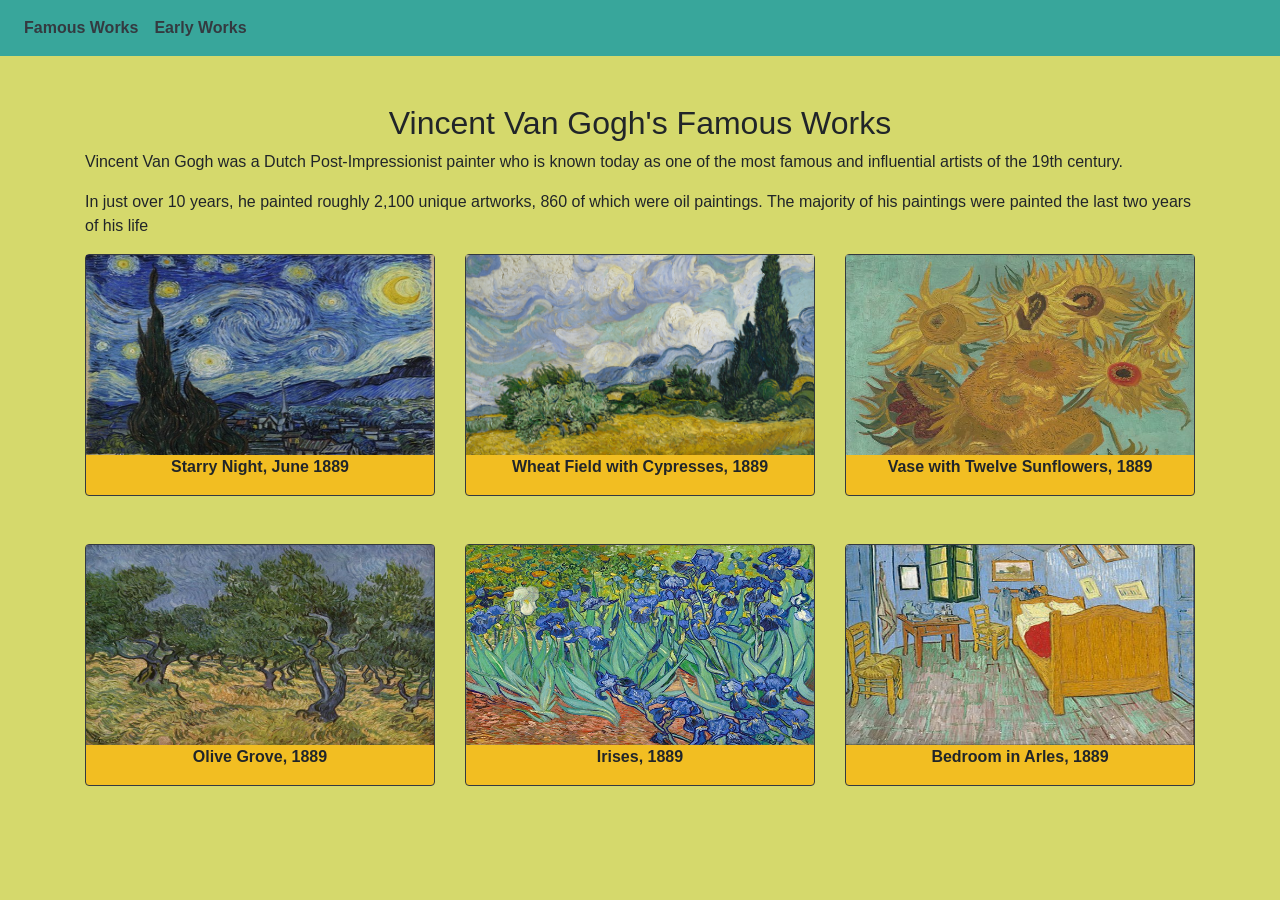
==== index.html @ f2c86e37 "adding files for wk9" ====
<!DOCTYPE html>
<html>
    <head>
        <meta charset="utf-8">
        <meta http-equiv="X-UA-Compatible" content="IE=edge">
        <title>Week 9</title>
        <meta name="description" content="">
        <meta name="viewport" content="width=device-width, initial-scale=1">
       <link rel="stylesheet" href="node_modules/bootstrap/dist/css/bootstrap.css">
        <link rel="stylesheet" href="styles/main.css">

    </head>


    <body class="bg-primary">

      <nav class="navbar navbar-expand-sm bg-secondary">

        <!-- Links -->
        <ul class="navbar-nav">
          <li class="nav-item">
            <a class="nav-link text-dark font-weight-bold text-center" href="index.html">Famous Works</a>
          </li>
          <li class="nav-item">
            <a class="nav-link text-dark font-weight-bold text-center" href="earlyWorks.html">Early Works</a>
          </li>
        </ul>
      
      </nav>

      <div class="container">
        <h2 class="text-center mt-5">Vincent Van Gogh's Famous Works</h2>
        <p>Vincent Van Gogh was a Dutch Post-Impressionist painter who is known today as one of the most famous and influential artists of the 19th century.</p>
        <p>In just over 10 years, he painted roughly 2,100 unique artworks, 860 of which were oil paintings.
           The majority of his paintings were painted the last two years of his life</p>
        <div class="row">
          <div class="col-md-4">
            <div class="card rounded border border-dark  mb-5 bg-warning">
                <img src="image/starry.jpg" alt="Lights" style="width:100%; height:200px">
                <div class="caption">
                  <p class = "font-weight-bold text-center">Starry Night, June 1889</p>
                </div>
            </div>
          </div>
          <div class="col-md-4">
            <div class="card rounded border border-dark mb-5 bg-warning">
              <img src="image/trees.jpg" alt="Lights" style="width:100%; height:200px">
                <div class="caption">
                  <p class = "font-weight-bold text-center">Wheat Field with Cypresses, 1889</p>
                </div>
            </div>
          </div>
          <div class="col-md-4">
            <div class="card rounded border border-dark mb-5 bg-warning">
              <img src="image/flower.jpg" alt="Lights" style="width:100%; height:200px">
                <div class="caption">
                  <p class = "font-weight-bold text-center">Vase with Twelve Sunflowers, 1889</p>
                </div>
            </div>
          </div>
        </div>
        <!---next row-->
        <div class="row">
          <div class="col-md-4">
            <div class="card rounded border border-dark mb-5 bg-warning">
                <img src="image/forest.jpg" alt="Lights" style="width:100%; height:200px">
                <div class="caption">
                  <p class = "font-weight-bold text-center">Olive Grove, 1889</p>
                </div>
            </div>
          </div>
          <div class="col-md-4">
            <div class="card rounded border border-dark mb-5 bg-warning">
              <img src="image/iris.jpg" alt="Lights" style="width:100%; height:200px">
                <div class="caption">
                  <p class = "font-weight-bold text-center">Irises, 1889</p>
                </div>
            </div>
          </div>
          <div class="col-md-4">
            <div class="card rounded border border-dark mb-5 bg-warning">
              <img src="image/bedroom.jpg" alt="Lights" style="width:100%; height:200px">
                <div class="caption">
                  <p class = "font-weight-bold text-center">Bedroom in Arles, 1889</p>
                </div>
            </div>
          </div>
        </div>
      </div>
      


        
      <script src="node_modules/jquery/dist/jquery.js" async defer></script>
      <script src="node_modules/bootstrap/dist/js/bootstrap.bundle.js"></script>
    </body>
</html>
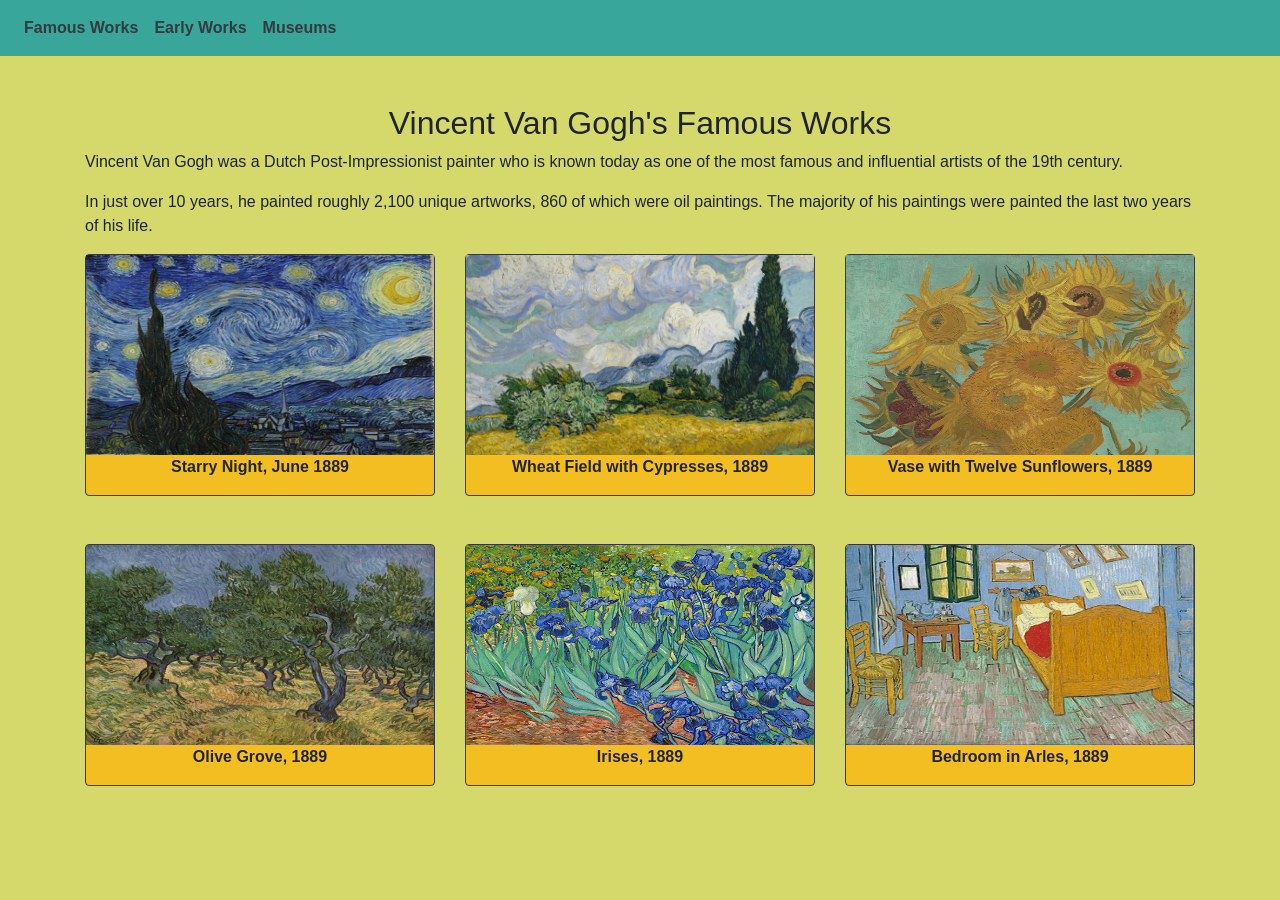
==== commit faf5abe5: "added third page and rest of the images" ====
--- a/index.html
+++ b/index.html
@@ -6,7 +6,7 @@
         <title>Week 9</title>
         <meta name="description" content="">
         <meta name="viewport" content="width=device-width, initial-scale=1">
-       <link rel="stylesheet" href="node_modules/bootstrap/dist/css/bootstrap.css">
+       <link rel="stylesheet" href="node_modules/bootstrap/dist/css/bootstrap.min.css">
         <link rel="stylesheet" href="styles/main.css">
 
     </head>
@@ -24,6 +24,9 @@
           <li class="nav-item">
             <a class="nav-link text-dark font-weight-bold text-center" href="earlyWorks.html">Early Works</a>
           </li>
+          <li class="nav-item">
+            <a class="nav-link text-dark font-weight-bold text-center" href="contact.html">Museums</a>
+          </li>
         </ul>
       
       </nav>
@@ -32,7 +35,7 @@
         <h2 class="text-center mt-5">Vincent Van Gogh's Famous Works</h2>
         <p>Vincent Van Gogh was a Dutch Post-Impressionist painter who is known today as one of the most famous and influential artists of the 19th century.</p>
         <p>In just over 10 years, he painted roughly 2,100 unique artworks, 860 of which were oil paintings.
-           The majority of his paintings were painted the last two years of his life</p>
+           The majority of his paintings were painted the last two years of his life.</p>
         <div class="row">
           <div class="col-md-4">
             <div class="card rounded border border-dark  mb-5 bg-warning">
@@ -89,7 +92,8 @@
       </div>
       
 
-
+      <script src="https://code.jquery.com/jquery-3.3.1.slim.min.js" integrity="sha384-q8i/X+965DzO0rT7abK41JStQIAqVgRVzpbzo5smXKp4YfRvH+8abtTE1Pi6jizo" crossorigin="anonymous"></script>
+      <script src="https://cdn.jsdelivr.net/npm/popper.js@1.14.7/dist/umd/popper.min.js" integrity="sha384-UO2eT0CpHqdSJQ6hJty5KVphtPhzWj9WO1clHTMGa3JDZwrnQq4sF86dIHNDz0W1" crossorigin="anonymous"></script>
         
       <script src="node_modules/jquery/dist/jquery.js" async defer></script>
       <script src="node_modules/bootstrap/dist/js/bootstrap.bundle.js"></script>
